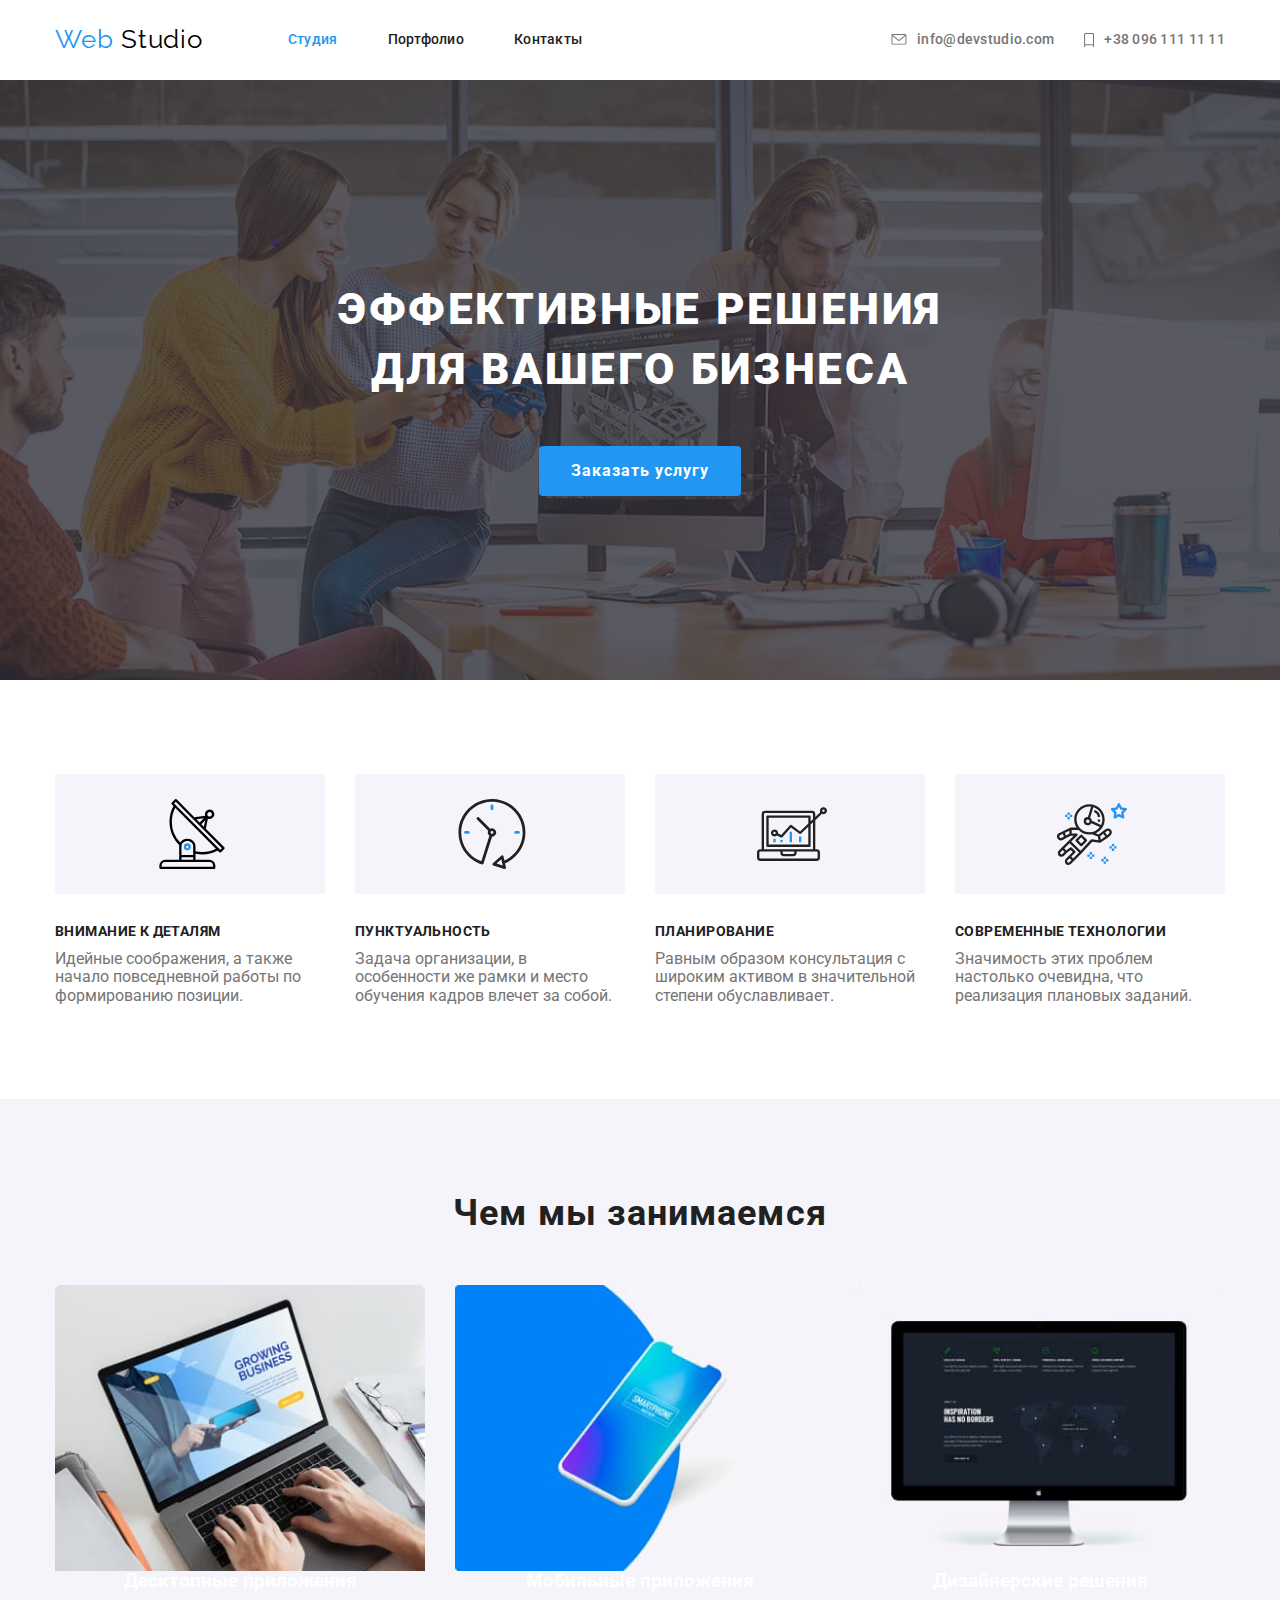
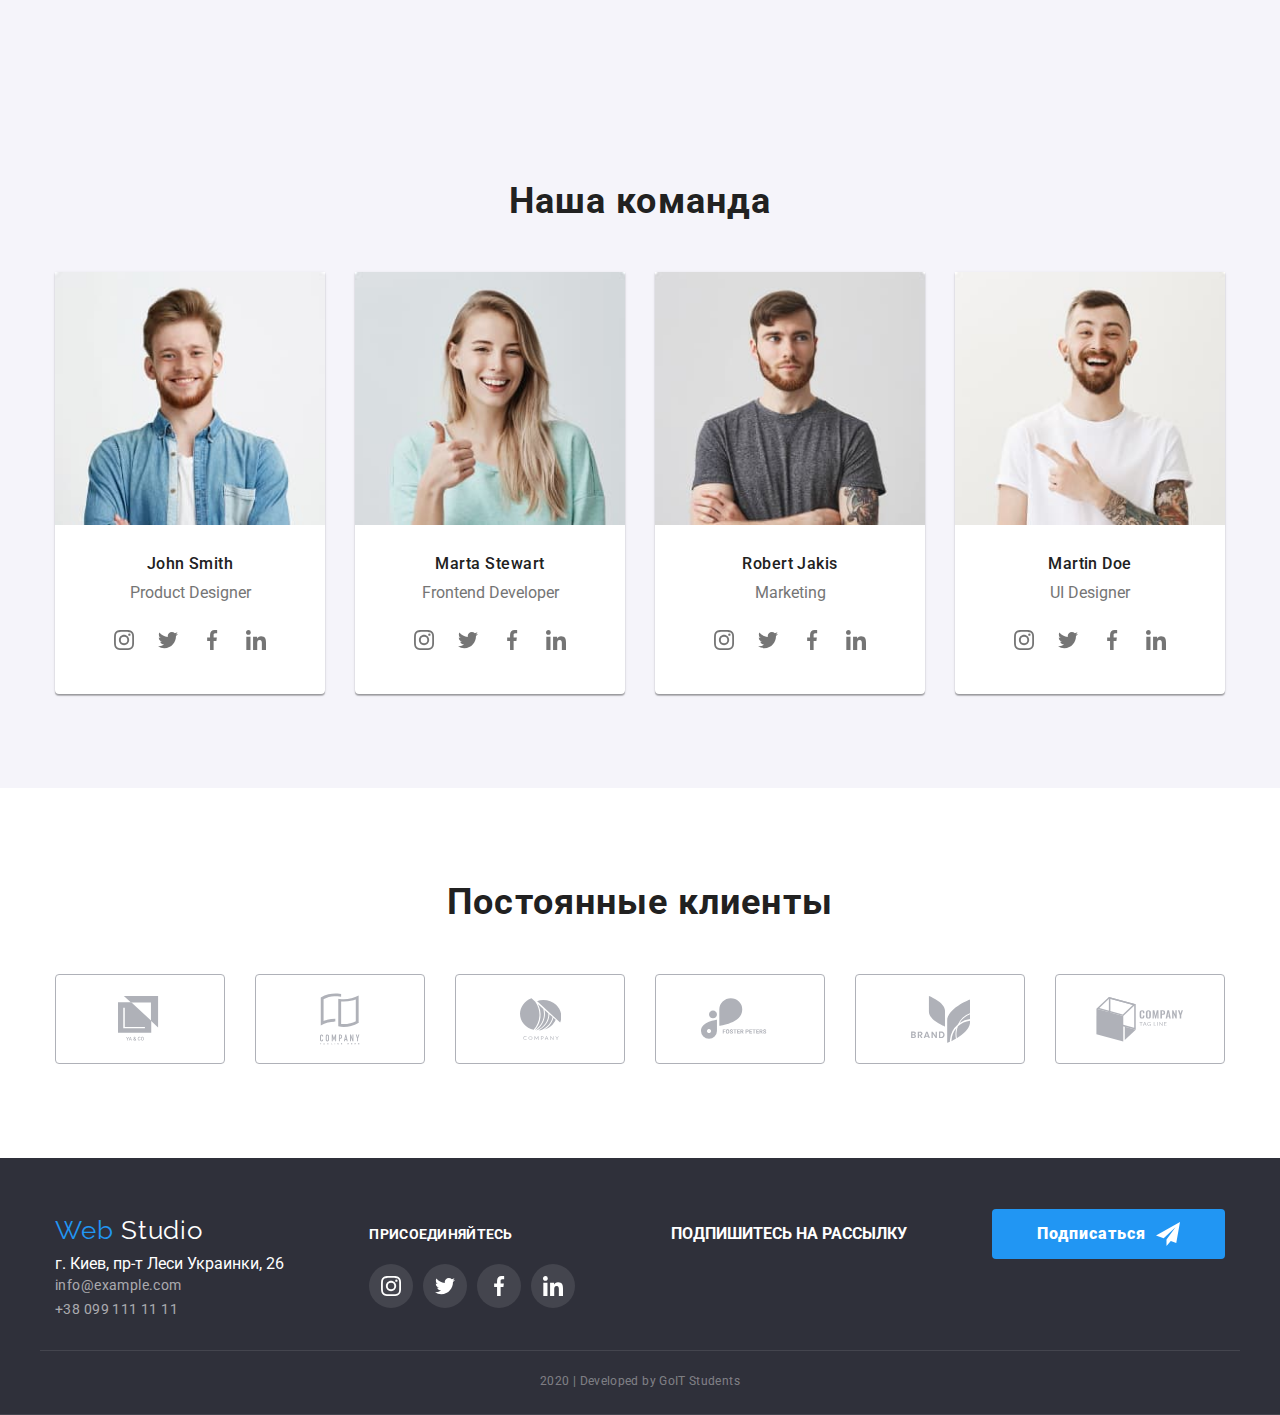
==== index.html @ bc23f322 "Добавляет файлы из предыдущего репозитория" ====
<!DOCTYPE html>
<html lang="ru">
  <head>
    <meta charset="UTF-8" />
    <meta name="viewport" content="width=device-width, initial-scale=1.0" />
    <title>Document</title>
    <link
      href="https://fonts.googleapis.com/css2?family=Raleway:wght@700&family=Roboto:wght@400;500;700;900&display=swap"
      rel="stylesheet"
    />
    <link
      rel="stylesheet"
      href="https://cdnjs.cloudflare.com/ajax/libs/modern-normalize/0.6.0/modern-normalize.min.css"
    />
    <link rel="stylesheet" href="./css/styles.css" />
    <link rel="stylesheet" href="./css/common.css" />
  </head>

  <body>
    <!-- Шапка сайта -->
    <header>
      <div class="container">
        <nav class="main-nav">
          <a href="./index.html" class="logo">
            <p class="logo-nav">Web <span class="logo-text">Studio</span></p>
          </a>

          <ul class="site-nav list">
            <li class="items">
              <a href="./index.html" class="link current">Студия</a>
            </li>
            <li class="items">
              <a href="./portfolio.html" class="link">Портфолио</a>
            </li>
            <li class="items"><a href="" class="link">Контакты</a></li>
          </ul>

          <div class="contact">
            <a href="mailto:info@devstudio.com" class="link">
              <svg class="contact-mail" width="16" height="11.2">
                <use href="./image/sprite.svg#icon-envelope"></use>
              </svg>
              info@devstudio.com
            </a>
            <a href="tel:+380961111111" class="link">
              <svg class="contact-phone" width="10" height="14.94">
                <use href="./image/sprite.svg#icon-phone"></use>
              </svg>
              +38 096 111 11 11</a
            >
          </div>
        </nav>
      </div>
    </header>

    <main>
      <!-- Герой -->
      <section class="hero">
        <h1 class="hero-title">
          Эффективные решения <br />
          для вашего бизнеса
        </h1>
        <a href="" class="button">Заказать услугу</a>
      </section>

      <section class="section">
        <div class="container">
          <h2 class="section-title visually-hidden">Преимущества</h2>
          <ul class="promo">
            <li class="center">
              <div class="center-fon">
                <svg width="70" height="70">
                  <use href="./image/sprite.svg#icon-vector1"></use>
                </svg>
              </div>

              <h3 class="section-subtitle">Внимание к деталям</h3>
              <p class="section-text">
                Идейные соображения, а также начало повседневной работы по
                формированию позиции.
              </p>
            </li>

            <li class="center">
              <div class="center-fon">
                <svg width="70" height="70">
                  <use href="./image/sprite.svg#icon-vector3"></use>
                </svg>
              </div>
              <h3 class="section-subtitle">Пунктуальность</h3>
              <p class="section-text">
                Задача организации, в особенности же рамки и место обучения
                кадров влечет за собой.
              </p>
            </li>

            <li class="center">
              <div class="center-fon">
                <svg width="70" height="70">
                  <use href="./image/sprite.svg#icon-vector2"></use>
                </svg>
              </div>
              <h3 class="section-subtitle">Планирование</h3>
              <p class="section-text">
                Равным образом консультация с широким активом в значительной
                степени обуславливает.
              </p>
            </li>

            <li class="center">
              <div class="center-fon">
                <svg width="70" height="70">
                  <use href="./image/sprite.svg#icon-vector4"></use>
                </svg>
              </div>
              <h3 class="section-subtitle">Современные технологии</h3>
              <p class="section-text">
                Значимость этих проблем настолько очевидна, что реализация
                плановых заданий.
              </p>
            </li>
          </ul>
        </div>
      </section>

      <section class="section-fon">
        <div class="container">
          <h2 class="section-title two">Чем мы занимаемся</h2>

          <ul class="work">
            <li class="work-two">
              <a href="">
                <img src="./image/business.jpg" alt="Ноутбук" width="370" />
              </a>
              <h3 class="section-lead">Десктопные приложения</h3>
            </li>

            <li class="work-two">
              <a href="">
                <img
                  src="./image/box.jpg"
                  alt="Мобильный телефон"
                  width="370"
                />
              </a>
              <h3 class="section-lead">Мобильные приложения</h3>
            </li>

            <li class="work-two">
              <a href="">
                <img src="./image/Borders.jpg" alt="Монитор" width="370" />
              </a>
              <h3 class="section-lead">Дизайнерские решения</h3>
            </li>
          </ul>
        </div>
      </section>

      <section class="section-fon">
        <div class="container">
          <h2 class="section-title two">Наша команда</h2>
          <ul class="team">
            <li class="member">
              <img class="img" src="./image/John.jpg" alt="Джон" width="270" />
              <h3 class="section-people">John Smith</h3>
              <p class="member-text">Product Designer</p>

              <ul class="soсial">
                <li>
                  <a
                    class="social-link"
                    href=""
                    aria-label="cсылка на Instagram"
                  >
                    <svg class="social-icon">
                      <use href="./image/sprite.svg#icon-instagram"></use>
                    </svg>
                  </a>
                </li>
                <li>
                  <a class="social-link" href="" aria-label="ссылка на Twitter">
                    <svg class="social-icon">
                      <use href="./image/sprite.svg#icon-twitter"></use>
                    </svg>
                  </a>
                </li>
                <li>
                  <a
                    class="social-link"
                    href=""
                    aria-label="ссылка на Facebook"
                  >
                    <svg class="social-icon">
                      <use href="./image/sprite.svg#icon-facebook"></use>
                    </svg>
                  </a>
                </li>
                <li>
                  <a
                    class="social-link"
                    href=""
                    aria-label="ссылка на LinkedIn"
                  >
                    <svg class="social-icon">
                      <use href="./image/sprite.svg#icon-linkedin"></use>
                    </svg>
                  </a>
                </li>
              </ul>
            </li>

            <li class="member">
              <img
                class="img"
                src="./image/Marta.jpg"
                alt="Марта"
                width="270"
              />
              <h3 class="section-people">Marta Stewart</h3>
              <p class="member-text">Frontend Developer</p>
              <ul class="soсial">
                <li>
                  <a
                    class="social-link"
                    href=""
                    aria-label="cсылка на Instagram"
                  >
                    <svg class="social-icon">
                      <use href="./image/sprite.svg#icon-instagram"></use>
                    </svg>
                  </a>
                </li>
                <li>
                  <a class="social-link" href="" aria-label="ссылка на Twitter">
                    <svg class="social-icon">
                      <use href="./image/sprite.svg#icon-twitter"></use>
                    </svg>
                  </a>
                </li>
                <li>
                  <a
                    class="social-link"
                    href=""
                    aria-label="ссылка на Facebook"
                  >
                    <svg class="social-icon">
                      <use href="./image/sprite.svg#icon-facebook"></use>
                    </svg>
                  </a>
                </li>
                <li>
                  <a
                    class="social-link"
                    href=""
                    aria-label="ссылка на linkedin"
                  >
                    <svg class="social-icon">
                      <use href="./image/sprite.svg#icon-linkedin"></use>
                    </svg>
                  </a>
                </li>
              </ul>
            </li>

            <li class="member">
              <img
                class="img"
                src="./image/Robert.jpg"
                alt="Роберт"
                width="270"
              />
              <h3 class="section-people">Robert Jakis</h3>
              <p class="member-text">Marketing</p>

              <ul class="soсial">
                <li>
                  <a
                    class="social-link"
                    href=""
                    aria-label="cсылка на Instagram"
                  >
                    <svg class="social-icon">
                      <use href="./image/sprite.svg#icon-instagram"></use>
                    </svg>
                  </a>
                </li>
                <li>
                  <a class="social-link" href="" aria-label="ссылка на Twitter">
                    <svg class="social-icon">
                      <use href="./image/sprite.svg#icon-twitter"></use>
                    </svg>
                  </a>
                </li>
                <li>
                  <a
                    class="social-link"
                    href=""
                    aria-label="ссылка на Facebook"
                  >
                    <svg class="social-icon">
                      <use href="./image/sprite.svg#icon-facebook"></use>
                    </svg>
                  </a>
                </li>
                <li>
                  <a
                    class="social-link"
                    href=""
                    aria-label="ссылка на LinkedIn"
                  >
                    <svg class="social-icon">
                      <use href="./image/sprite.svg#icon-linkedin"></use>
                    </svg>
                  </a>
                </li>
              </ul>
            </li>

            <li class="member">
              <img
                class="img"
                src="./image/Martin.jpg"
                alt="Мартин"
                width="270"
              />
              <h3 class="section-people">Martin Doe</h3>
              <p class="member-text">UI Designer</p>

              <ul class="soсial">
                <li>
                  <a
                    class="social-link"
                    href=""
                    aria-label="cсылка на Instagram"
                  >
                    <svg class="social-icon">
                      <use href="./image/sprite.svg#icon-instagram"></use>
                    </svg>
                  </a>
                </li>
                <li>
                  <a class="social-link" href="" aria-label="ссылка на Twitter">
                    <svg class="social-icon">
                      <use href="./image/sprite.svg#icon-twitter"></use>
                    </svg>
                  </a>
                </li>
                <li>
                  <a
                    class="social-link"
                    href=""
                    aria-label="ссылка на Facebook"
                  >
                    <svg class="social-icon">
                      <use href="./image/sprite.svg#icon-facebook"></use>
                    </svg>
                  </a>
                </li>
                <li>
                  <a
                    class="social-link"
                    href=""
                    aria-label="ссылка на LinkedIn"
                  >
                    <svg class="social-icon">
                      <use href="./image/sprite.svg#icon-linkedin"></use>
                    </svg>
                  </a>
                </li>
              </ul>
            </li>
          </ul>
        </div>
      </section>

      <section class="section">
        <div class="container">
          <h2 class="section-title three">Постоянные клиенты</h2>
          <ul class="logos">
            <li class="pic">
              <svg class="client" width="44" height="49">
                <use href="./image/sprite.svg#icon-logo1"></use>
              </svg>
            </li>
            <li class="pic">
              <svg class="client" width="40" height="52">
                <use href="./image/sprite.svg#icon-logo2"></use>
              </svg>
            </li>
            <li class="pic">
              <svg class="client" width="41" height="43">
                <use href="./image/sprite.svg#icon-logo3"></use>
              </svg>
            </li>
            <li class="pic">
              <svg class="client" width="78" height="42">
                <use href="./image/sprite.svg#icon-logo4"></use>
              </svg>
            </li>
            <li class="pic">
              <svg class="client" width="59" height="47">
                <use href="./image/sprite.svg#icon-logo5"></use>
              </svg>
            </li>
            <li class="pic">
              <svg class="client" width="88" height="45">
                <use href="./image/sprite.svg#icon-logo6"></use>
              </svg>
            </li>
          </ul>
        </div>
      </section>
    </main>

    <!-- Футер -->
    <footer class="footer">
      <div class="container page-footer">
        <div class="footer-address">
          <a href="./index.html" class="logo">
            <p class="logo-nav two">
              Web <span class="logo-text-footer">Studio</span>
            </p>
          </a>
          <address class="address-primary">
            г. Киев, пр-т Леси Украинки, 26
          </address>
          <address class="address-secondary">
            info@example.com <br />
            +38 099 111 11 11
          </address>
        </div>

        <div class="footer-link">
          <p class="footer-end link">
            <b class="end">ПРИСОЕДИНЯЙТЕСЬ</b>
          </p>

          <ul class="inline">
            <li>
              <a class="inline-link" href="" aria-label="cсылка на Instagram">
                <svg class="inline-icon">
                  <use href="./image/sprite.svg#icon-instagram"></use>
                </svg>
              </a>
            </li>
            <li>
              <a class="inline-link" href="" aria-label="ссылка на Twitter">
                <svg class="inline-icon">
                  <use href="./image/sprite.svg#icon-twitter"></use>
                </svg>
              </a>
            </li>
            <li>
              <a class="inline-link" href="" aria-label="ссылка на Facebook">
                <svg class="inline-icon">
                  <use href="./image/sprite.svg#icon-facebook"></use>
                </svg>
              </a>
            </li>
            <li>
              <a class="inline-link" href="" aria-label="ссылка на LinkedIn">
                <svg class="inline-icon">
                  <use href="./image/sprite.svg#icon-linkedin"></use>
                </svg>
              </a>
            </li>
          </ul>
        </div>

        <div class="footer-button">
          <p class="footer-end">
            <b class="end">ПОДПИШИТЕСЬ НА РАССЫЛКУ </b>
          </p>
        </div>

        <div>
          <a href="" class="button two"> Подписаться</a>
        </div>
      </div>

      <div>
        <p class="copyrigth">2020 | Developed by GoIT Students</p>
      </div>
      <!-- </div> -->
    </footer>
  </body>
</html>
---- css/styles.css ----
/* Герой */
.hero {
  text-align: center;
  justify-content: center;
  padding: 200px 0;
}
.hero {
  max-width: 1600px;
  height: 600px;
  background-image: linear-gradient(
      rgba(47, 48, 58, 0.8),
      rgba(47, 48, 58, 0.8)
    ),
    url(../image/hero.jpg);

  background-position: center;
  background-repeat: no-repeat;
  background-size: cover;
}
.hero-title {
  margin-top: 0;
  margin-bottom: 46px;

  font-weight: 900;
  font-size: 44px;
  line-height: 1.36;
  letter-spacing: 0.06em;
  text-transform: uppercase;

  color: var(--accent-white);
}
/* Button */
.button {
  display: inline-block;
  border-radius: 4px;
  padding: 10px 32px;
  min-width: 136px;
  text-align: center;

  background-color: var(--accent-text-color);
  color: var(--accent-white);
  font-family: inherit;
  text-decoration: none;
  font-weight: 700;
  font-size: 16px;
  line-height: 1.87;
  letter-spacing: 0.06em;
}

/* Sections */
ul {
  list-style: none;
  margin: 0;
  padding: 0;
}

.section {
  padding: 94px 0;
}

.promo {
  display: inline-flex;
}
.promo .center + .center {
  margin-left: 30px;
}

.center-fon {
  width: 270px;
  height: 120px;
  margin: 0;
  margin-bottom: 30px;
  padding: 25px 102px;

  background-color: var(--background-color);
  border-radius: 4px;
}

.section-fon {
  padding: 94px 0;
}
.section-title,
.section-subtitle,
.section-people {
  color: var(--title-text-color);
}
.section-lead {
  color: var(--accent-white);
}
.section-title {
  margin: 0;
  font-weight: 700;
  font-size: 36px;
  line-height: 1.16;
  text-align: center;
  letter-spacing: 0.03em;
}

.section-text {
  margin: 0;
}
.section-lead {
  margin: 0;
}

.section-subtitle,
.section-lead .end {
  font-weight: 700;
  font-size: 14px;
  line-height: 1.14;
  letter-spacing: 0.03em;
  text-transform: uppercase;
}
.section-lead {
  text-align: center;
}

.section-subtitle {
  margin-top: 0;
  margin-bottom: 10px;
}
.section-title.two {
  margin-top: 0;
  margin-bottom: 50px;
}
.work {
  display: flex;
}
.work-two {
  width: 370px;
}
.work .work-two + .work-two {
  margin-left: 30px;
}
.section-people {
  margin-top: 0;
  margin-bottom: 10px;
  text-align: center;
  font-weight: 500;
  font-size: 16px;
  line-height: 1.18;
  letter-spacing: 0.03em;
}

.section-fon p {
  margin-top: 0;
  margin-bottom: 16px;
}

.section-fon {
  background-color: var(--background-color);
}
.team {
  display: flex;
}
.team .member + .member {
  margin-left: 30px;
}
.member {
  width: 270px;
  height: 422px;
  background-color: var(--accent-white);

  box-shadow: 0px 2px 1px rgba(0, 0, 0, 0.2), 0px 1px 1px rgba(0, 0, 0, 0.14),
    0px 1px 3px rgba(0, 0, 0, 0.12);
  border-bottom-left-radius: 4px;
  border-bottom-right-radius: 4px;
}
.img {
  margin-top: 0px;
  margin-bottom: 30px;
}
.member-text {
  text-align: center;
}

.soсial {
  display: flex;
  justify-content: center;
}

.social-link {
  display: inline-flex;
  justify-content: center;
  align-items: center;
  width: 44px;
  height: 44px;
  border-radius: 50%;

  fill: var(--primary-text-color);
}
.social-icon {
  width: 20px;
  height: 20px;
}
.social-link:hover {
  background-color: var(--accent-text-color);
  fill: var(--accent-white);
}

/* Clients */
.section-title.three {
  margin-bottom: 50px;
}
.logos {
  display: inline-flex;
}

.pic {
  display: flex;
  justify-content: center;
  align-items: center;
  width: 170px;
  height: 90px;
  border-radius: 4px;
  border: 1px solid var(--color-client-icon);
  fill: var(--color-client-icon);
}

.logos .pic + .pic {
  margin-left: 30px;
}

.pic:hover {
  fill: var(--accent-text-color);
  border: 1px solid var(--accent-text-color);
}
---- css/common.css ----
:root {
  --primary-text-color: #757575;
  --title-text-color: #212121;
  --accent-text-color: #2196f3;
  --accent-white: #ffffff;
  --background-color: #f5f4fa;
  --color-client-icon: #afb1b8;
}

/* Цвет основного текста #757575 */
/* Цвет вторичного текста #212121 */
/* белый #FFFFFF */
/* голубой акцент  #2196F3 */
/* Футер Цвет адреса rgba(255, 255, 255, 0.6) */
/* Футер ссылки соц сетей background: #AFB1B8 */
/* Футер корирайт rgba(255, 255, 255, 0.4) */
/* фон вторичный background: #F5F4FA */
/* фон header background: #FFFFFF;
/* фон footer background: #2F303A; */

html {
  box-sizing: border-box;
}
*,
*::before,
*::after {
  box-sizing: inherit;
}

body {
  background-color: var(--accent-white);
  color: var(--primary-text-color);
  text-decoration: none;
  font-family: Roboto, sans-serif;
}
img {
  display: block;
  max-width: 100%;
  height: auto;
}
.visually-hidden {
  position: absolute;
  width: 1px;
  height: 1px;
  margin: -1px;
  border: 0;
  padding: 0;
  clip: rect(0 0 0 0);
  overflow: hidden;
}
/* Logo */

.logo {
  color: var(--accent-text-color);

  font-family: Raleway;
  font-size: 26px;
  line-height: 1.2px;
  letter-spacing: 0.03em;
}

.logo-nav {
  display: inline-block;
  padding-top: 24px;
  padding-bottom: 24px;
  margin: 0;
  margin-right: 85px;
}

.logo-text {
  color: #000000;
}
/* site nav */

.container {
  margin-left: auto;
  margin-right: auto;
  width: 1200px;
  padding-left: 15px;
  padding-right: 15px;
}
.link {
  text-decoration: none;
  font-weight: 500;
  font-size: 14px;
  line-height: 1.14;
  letter-spacing: 0.02em;
}

.site-nav {
  display: flex;
  margin-left: 80px;
}

.list {
  list-style: none;
  margin: 0;
  padding: 0;
}

/* .site-nav .items + .items {
  margin-left: 50px;
} */
.site-nav .items:not(:last-child) {
  margin-right: 50px;
}
.site-nav .link {
  display: block;
  padding-top: 32px;
  padding-bottom: 32px;
  color: var(--title-text-color);
}
.site-nav .link:hover,
.site-nav .link:focus {
  color: var(--accent-text-color);
}
.site-nav .link.current {
  color: var(--accent-text-color);
}
.main-nav {
  display: flex;
  align-items: center;
}
ul .site-nav,
.contact {
  font-weight: 500;
  font-size: 14px;
  line-height: 1.14;
  letter-spacing: 0.02em;
}
.contact .link,
.social .link {
  color: var(--primary-text-color);
}
.contact {
  margin-left: auto;
  display: inline-flex;
}
.contact .link + .link {
  margin-left: 30px;
}
.contact .link {
  display: inline-flex;
  align-items: center;
  padding-top: 32px;
  padding-bottom: 32px;
}
.contact .link:hover,
.contact .link:focus {
  color: var(--accent-text-color);
}

.contact-mail,
.contact-phone {
  margin-right: 10px;
  fill: currentcolor;
}

.contact-mail:hover,
.contact-phone:hover {
  fill: var(--accent-text-color);
}

/* Footer */
.footer {
  border-bottom: 1px solid rgba(255, 255, 255, 0.1);
  background-color: #2f303a;
  color: var(--accent-white);
}
.page-footer {
  display: flex;
  justify-content: space-between;
  align-items: baseline;
  padding-top: 48px;
  padding-bottom: 28px;

  border-bottom: 1px solid rgba(255, 255, 255, 0.1);
}

.logo-text-footer {
  color: var(--accent-white);
}
.two {
  margin-right: 0;
}

.footer .address {
  font-style: normal;
  font-weight: 400;
  font-size: 14px;
  line-height: 1.71;
  letter-spacing: 0.03em;
}
.address-primary {
  font-style: normal;
}
.address-secondary {
  color: rgba(255, 255, 255, 0.6);

  font-style: normal;
  font-weight: 400;
  font-size: 14px;
  line-height: 1.71;
  letter-spacing: 0.03em;
}
.footer-link {
  display: inline-block;
}
.footer-end {
  margin-top: 0;
  margin-bottom: 21px;
}
.inline {
  display: inline-flex;
}
.inline-link {
  display: flex;
  justify-content: center;
  align-items: center;
  width: 44px;
  height: 44px;
  background-color: rgba(255, 255, 255, 0.1);
  border-radius: 50%;
}

.inline-link:not(last-child) {
  margin-right: 10px;
}

.inline-link:hover {
  background-color: var(--accent-text-color);
}
.inline-icon {
  width: 20px;
  height: 20px;
  fill: var(--accent-white);
}
/* Button */
.button.two {
  display: inline-flex;
  align-items: center;
  font-weight: 900;
  padding: 10px 45px;
}

.button.two::after {
  content: "";
  width: 24px;
  height: 24px;
  margin-left: 10px;
  background-image: url(../image/iconsend.svg);
}

.copyrigth {
  display: block;
  margin: 0;
  padding-top: 18px;
  padding-bottom: 21px;
  justify-content: center;

  color: rgba(255, 255, 255, 0.4);

  font-weight: normal;
  font-size: 12px;
  line-height: 2;
  text-align: center;
  letter-spacing: 0.03em;
}
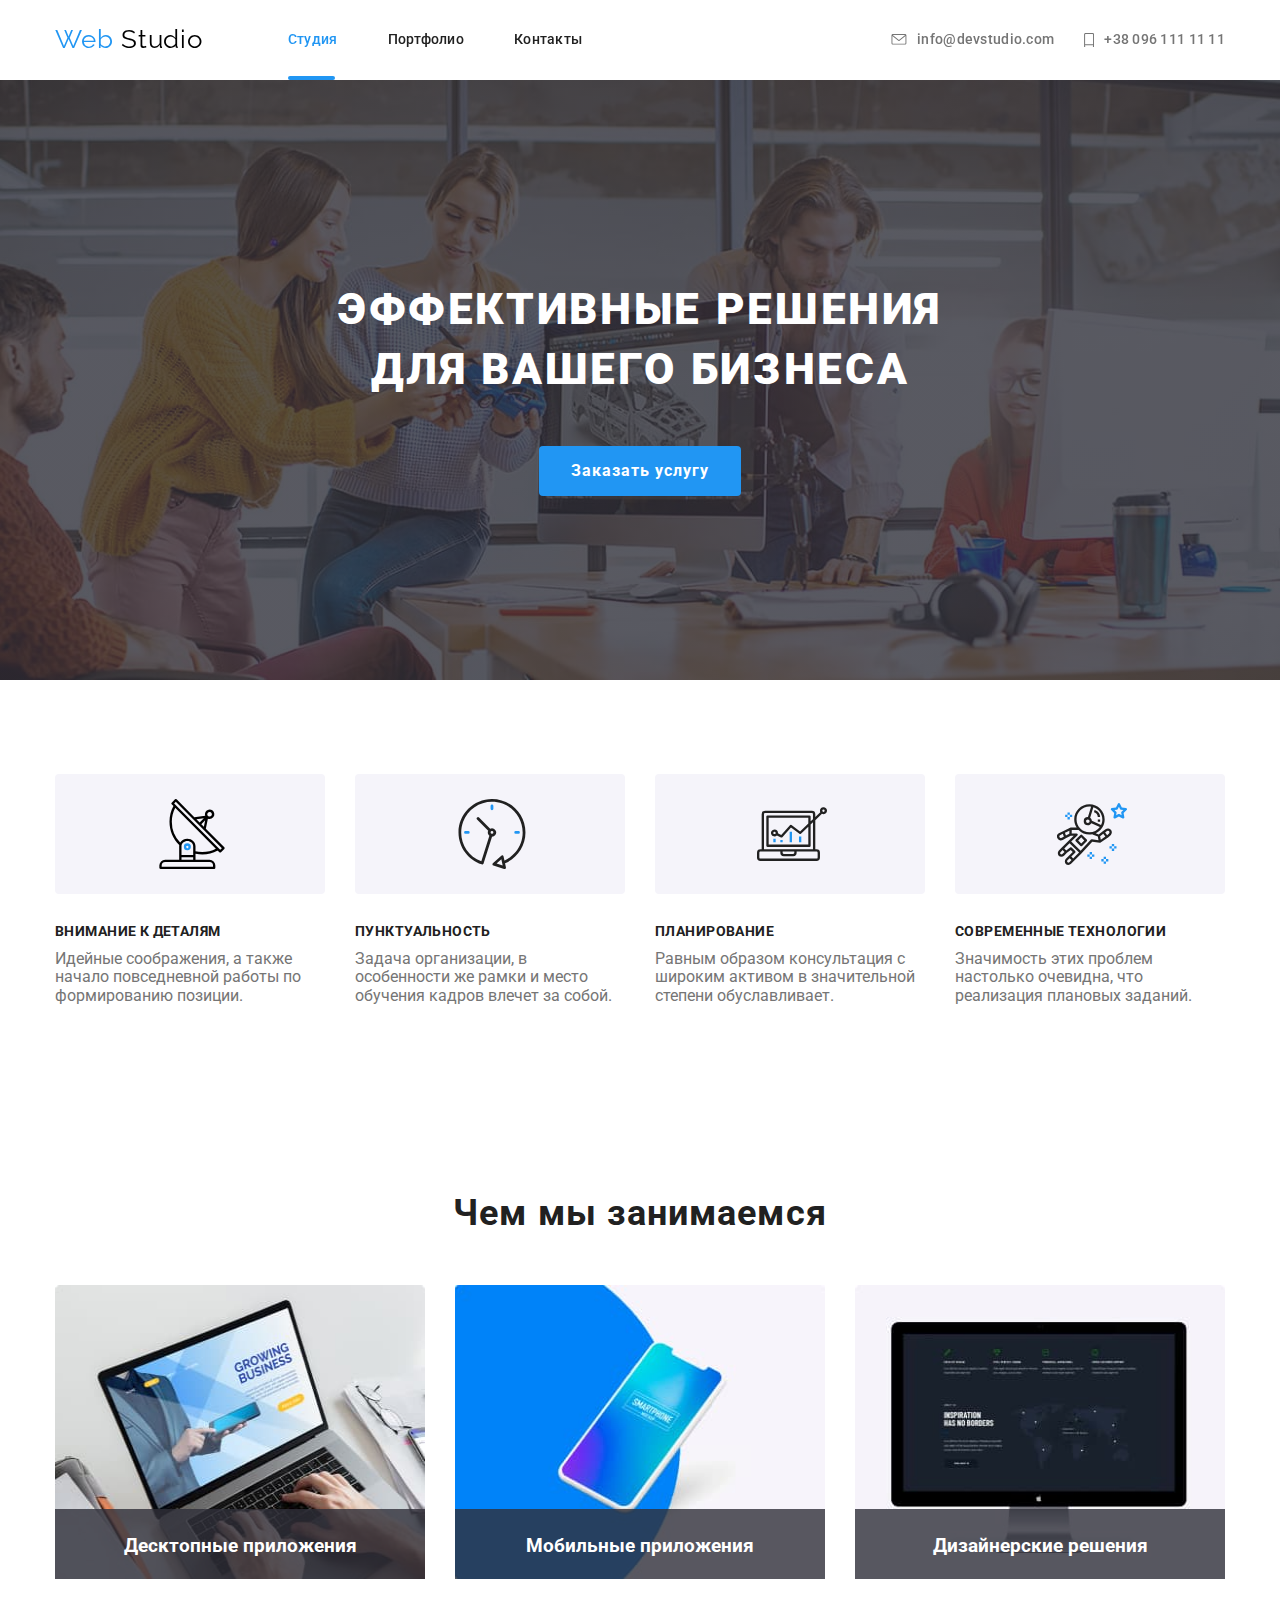
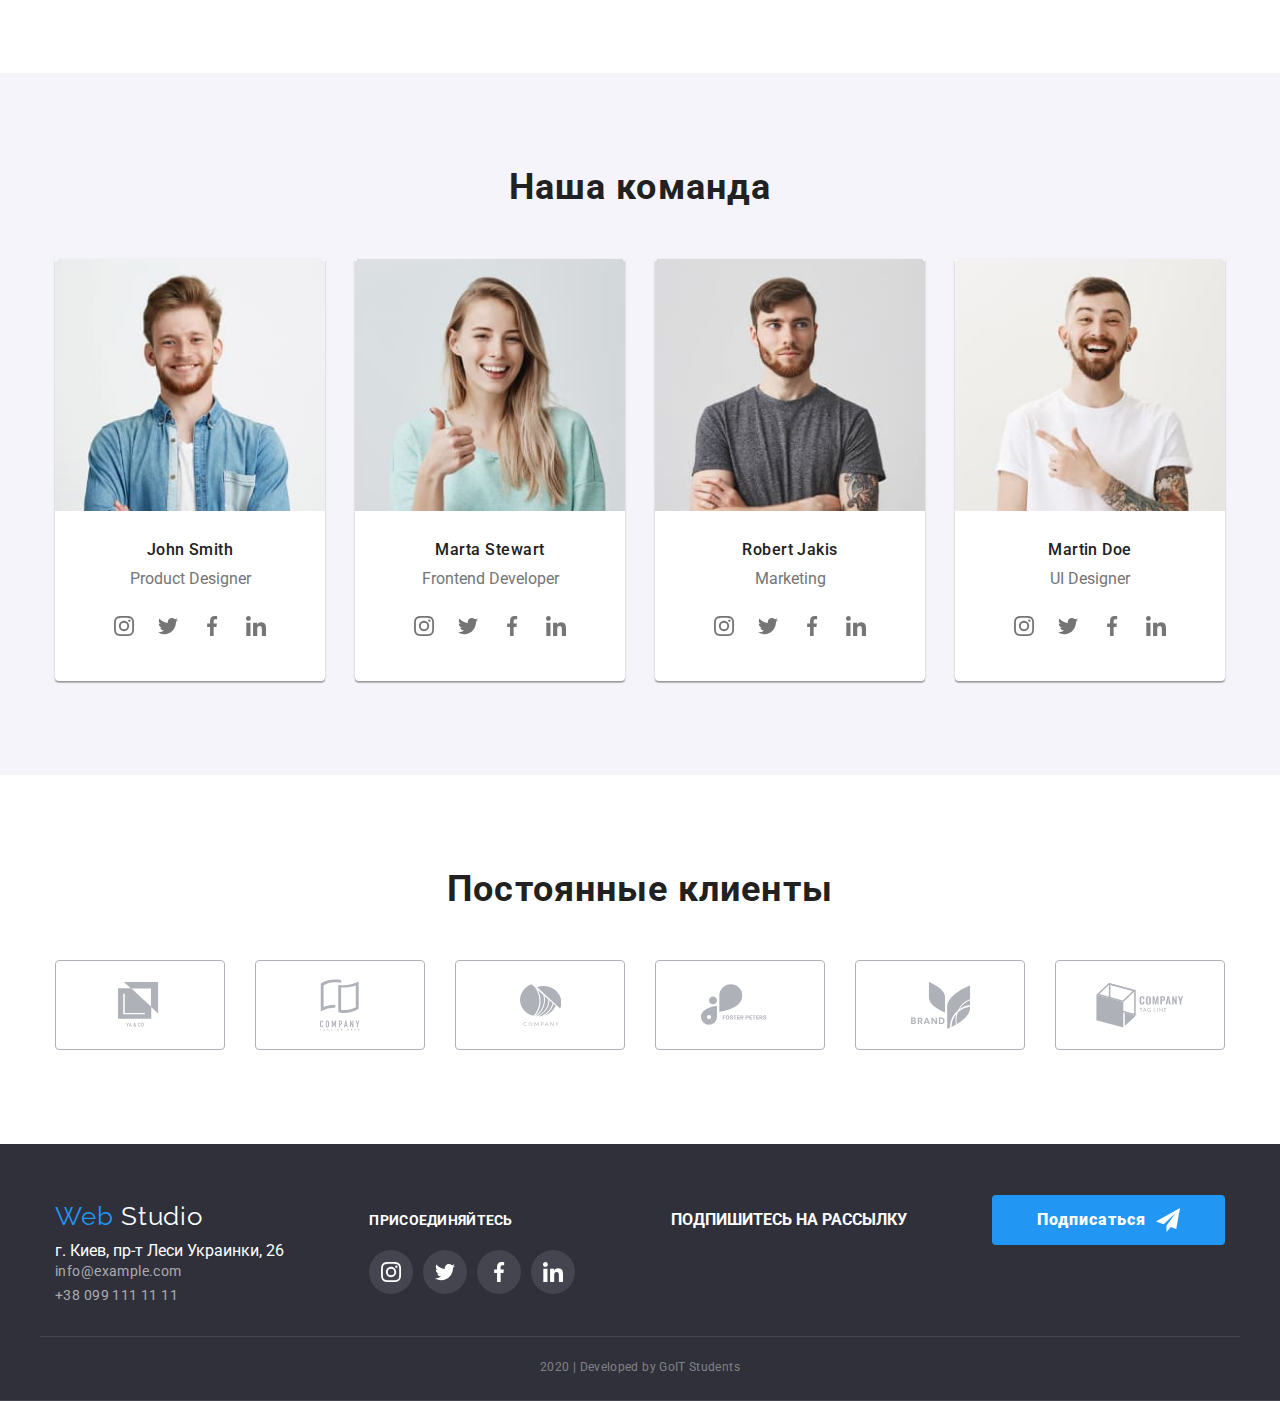
==== commit ef37d90a: "Добавляет позиционирование и анимации" ====
--- a/index.html
+++ b/index.html
@@ -18,7 +18,7 @@
 
   <body>
     <!-- Шапка сайта -->
-    <header>
+    <header class="page-header">
       <div class="container">
         <nav class="main-nav">
           <a href="./index.html" class="logo">
@@ -27,12 +27,14 @@
 
           <ul class="site-nav list">
             <li class="items">
-              <a href="./index.html" class="link current">Студия</a>
+              <a href="./index.html" class="link current border">Студия</a>
             </li>
             <li class="items">
               <a href="./portfolio.html" class="link">Портфолио</a>
             </li>
-            <li class="items"><a href="" class="link">Контакты</a></li>
+            <li class="items">
+              <a href="" class="link">Контакты</a>
+            </li>
           </ul>
 
           <div class="contact">
@@ -123,14 +125,19 @@
         </div>
       </section>
 
-      <section class="section-fon">
+      <section class="section">
         <div class="container">
           <h2 class="section-title two">Чем мы занимаемся</h2>
 
           <ul class="work">
             <li class="work-two">
               <a href="">
-                <img src="./image/business.jpg" alt="Ноутбук" width="370" />
+                <img
+                  src="./image/business.jpg"
+                  alt="Ноутбук"
+                  width="370"
+                  height="294"
+                />
               </a>
               <h3 class="section-lead">Десктопные приложения</h3>
             </li>
@@ -141,6 +148,7 @@
                   src="./image/box.jpg"
                   alt="Мобильный телефон"
                   width="370"
+                  height="294"
                 />
               </a>
               <h3 class="section-lead">Мобильные приложения</h3>
@@ -148,7 +156,12 @@
 
             <li class="work-two">
               <a href="">
-                <img src="./image/Borders.jpg" alt="Монитор" width="370" />
+                <img
+                  src="./image/Borders.jpg"
+                  alt="Монитор"
+                  width="370"
+                  height="294"
+                />
               </a>
               <h3 class="section-lead">Дизайнерские решения</h3>
             </li>
@@ -481,7 +494,13 @@
       <div>
         <p class="copyrigth">2020 | Developed by GoIT Students</p>
       </div>
-      <!-- </div> -->
     </footer>
+    <script>
+      const { height: pageHeaderHeight } = document
+        .querySelector(".page-header")
+        .getBoundingClientRect();
+
+      document.body.style.paddingTop = `${pageHeaderHeight}px`;
+    </script>
   </body>
 </html>
--- a/css/styles.css
+++ b/css/styles.css
@@ -1,4 +1,5 @@
 /* Герой */
+
 .hero {
   text-align: center;
   justify-content: center;
@@ -85,7 +86,17 @@
   color: var(--title-text-color);
 }
 .section-lead {
+  position: absolute;
+  bottom: 0;
+  width: 100%;
+  height: 70px;
+  padding-top: 27px;
+  padding-bottom: 27px;
+
+  text-align: center;
+
   color: var(--accent-white);
+  background-color: rgba(47, 48, 58, 0.8);
 }
 .section-title {
   margin: 0;
@@ -96,9 +107,7 @@
   letter-spacing: 0.03em;
 }
 
-.section-text {
-  margin: 0;
-}
+.section-text,
 .section-lead {
   margin: 0;
 }
@@ -111,9 +120,6 @@
   letter-spacing: 0.03em;
   text-transform: uppercase;
 }
-.section-lead {
-  text-align: center;
-}
 
 .section-subtitle {
   margin-top: 0;
@@ -128,6 +134,8 @@
 }
 .work-two {
   width: 370px;
+  height: 294px;
+  position: relative;
 }
 .work .work-two + .work-two {
   margin-left: 30px;
@@ -193,9 +201,11 @@
   width: 20px;
   height: 20px;
 }
-.social-link:hover {
+.social-link:hover,
+.social-link:focus {
   background-color: var(--accent-text-color);
   fill: var(--accent-white);
+  transition: 250ms cubic-bezier(0.4, 0, 0.2, 1);
 }
 
 /* Clients */
@@ -224,4 +234,5 @@
 .pic:hover {
   fill: var(--accent-text-color);
   border: 1px solid var(--accent-text-color);
-}
+  transition: 250ms cubic-bezier(0.4, 0, 0.2, 1);
+}
--- a/css/common.css
+++ b/css/common.css
@@ -36,7 +36,6 @@
 img {
   display: block;
   max-width: 100%;
-  height: auto;
 }
 .visually-hidden {
   position: absolute;
@@ -49,6 +48,14 @@
   overflow: hidden;
 }
 /* Logo */
+.page-header {
+  position: fixed;
+  width: 100%;
+  min-height: 80px;
+  top: 0;
+  left: 0;
+  z-index: 10;
+}
 
 .logo {
   color: var(--accent-text-color);
@@ -113,6 +120,7 @@
 .site-nav .link:hover,
 .site-nav .link:focus {
   color: var(--accent-text-color);
+  transition: 250ms cubic-bezier(0.4, 0, 0.2, 1);
 }
 .site-nav .link.current {
   color: var(--accent-text-color);
@@ -120,6 +128,36 @@
 .main-nav {
   display: flex;
   align-items: center;
+}
+.border {
+  position: relative;
+  cursor: pointer;
+}
+.border::after {
+  position: absolute;
+  content: "";
+  display: block;
+  align-items: center;
+  margin-right: 0;
+  width: 47px;
+  bottom: 0;
+
+  border-bottom: 4px solid var(--accent-text-color);
+  border-radius: 2px;
+}
+.border-two {
+  position: relative;
+  cursor: pointer;
+}
+.border-two::after {
+  position: absolute;
+  content: "";
+  display: block;
+  width: 77px;
+  bottom: 0;
+
+  border-bottom: 4px solid var(--accent-text-color);
+  border-radius: 2px;
 }
 ul .site-nav,
 .contact {
@@ -148,6 +186,7 @@
 .contact .link:hover,
 .contact .link:focus {
   color: var(--accent-text-color);
+  transition: 250ms cubic-bezier(0.4, 0, 0.2, 1);
 }
 
 .contact-mail,
@@ -159,6 +198,7 @@
 .contact-mail:hover,
 .contact-phone:hover {
   fill: var(--accent-text-color);
+  transition: 250ms cubic-bezier(0.4, 0, 0.2, 1);
 }
 
 /* Footer */
@@ -227,8 +267,10 @@
   margin-right: 10px;
 }
 
-.inline-link:hover {
+.inline-link:hover,
+.inline-link:focus {
   background-color: var(--accent-text-color);
+  transition: 250ms cubic-bezier(0.4, 0, 0.2, 1);
 }
 .inline-icon {
   width: 20px;
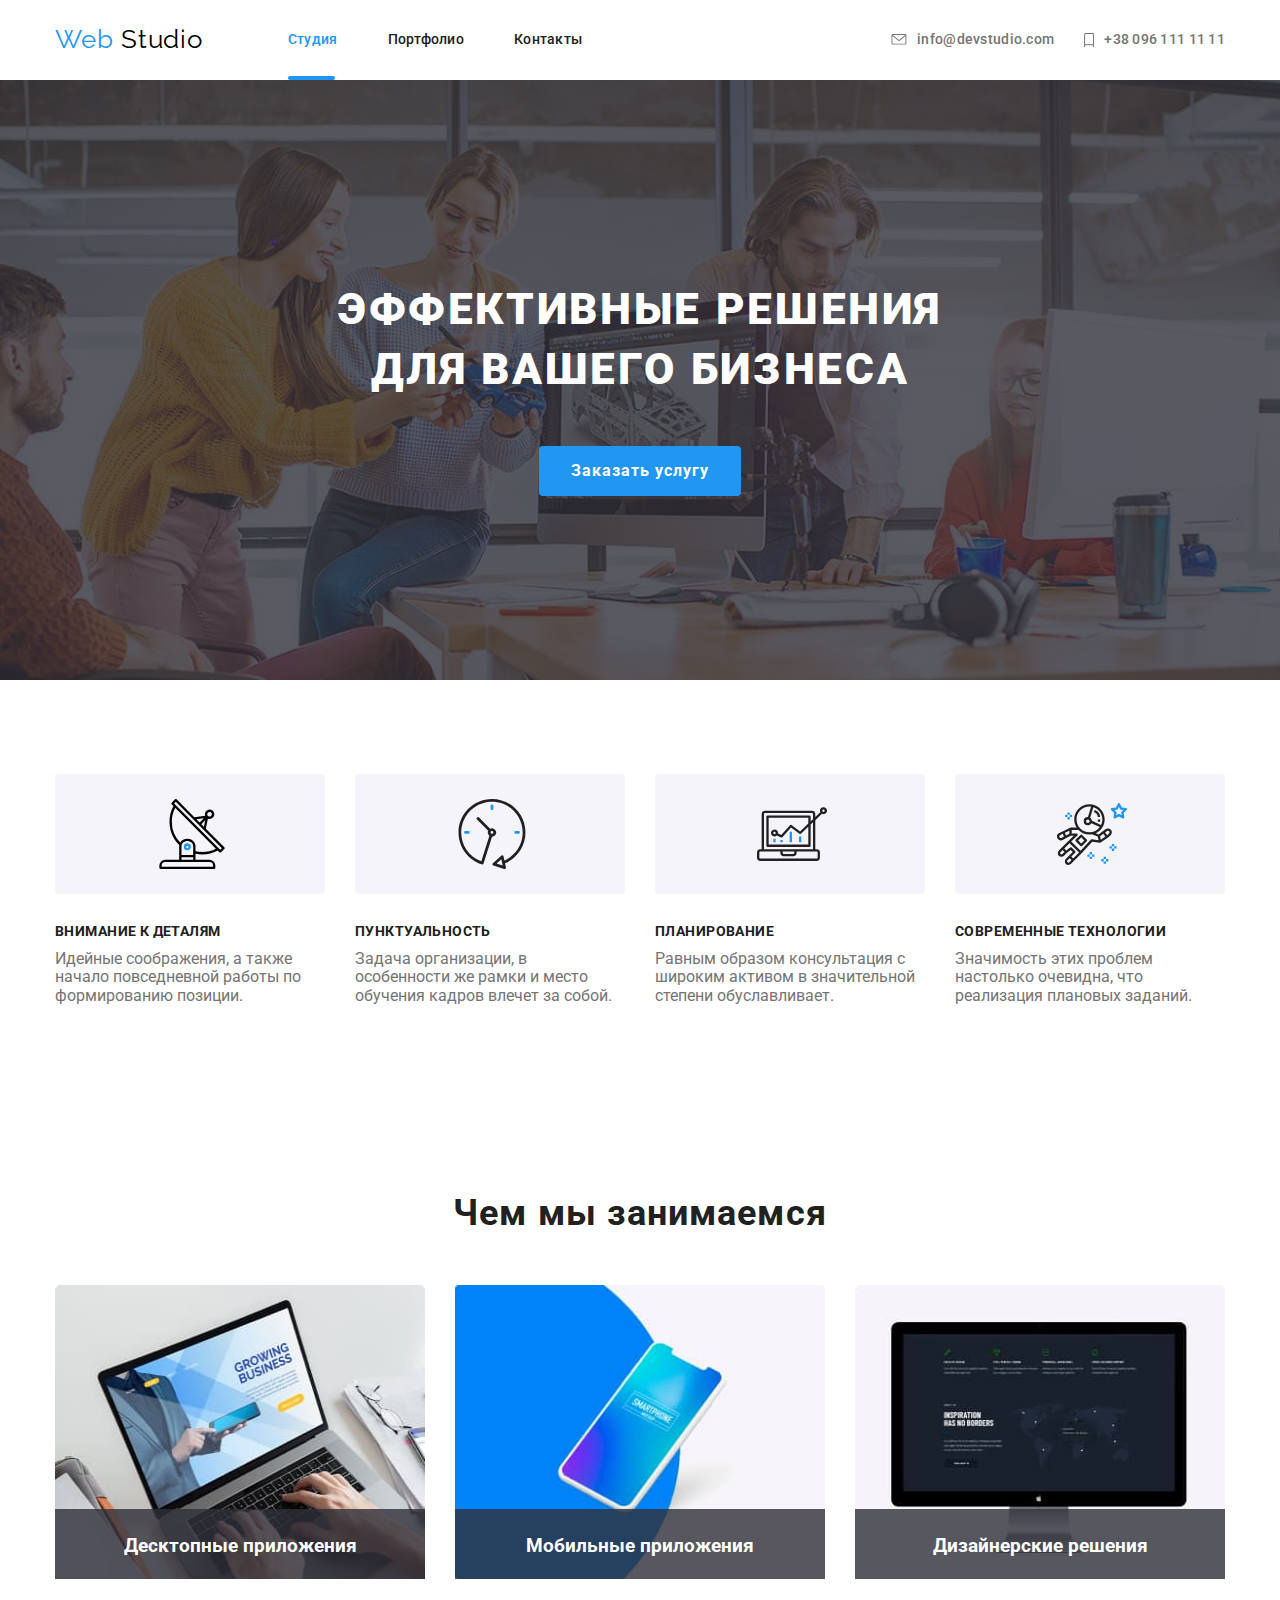
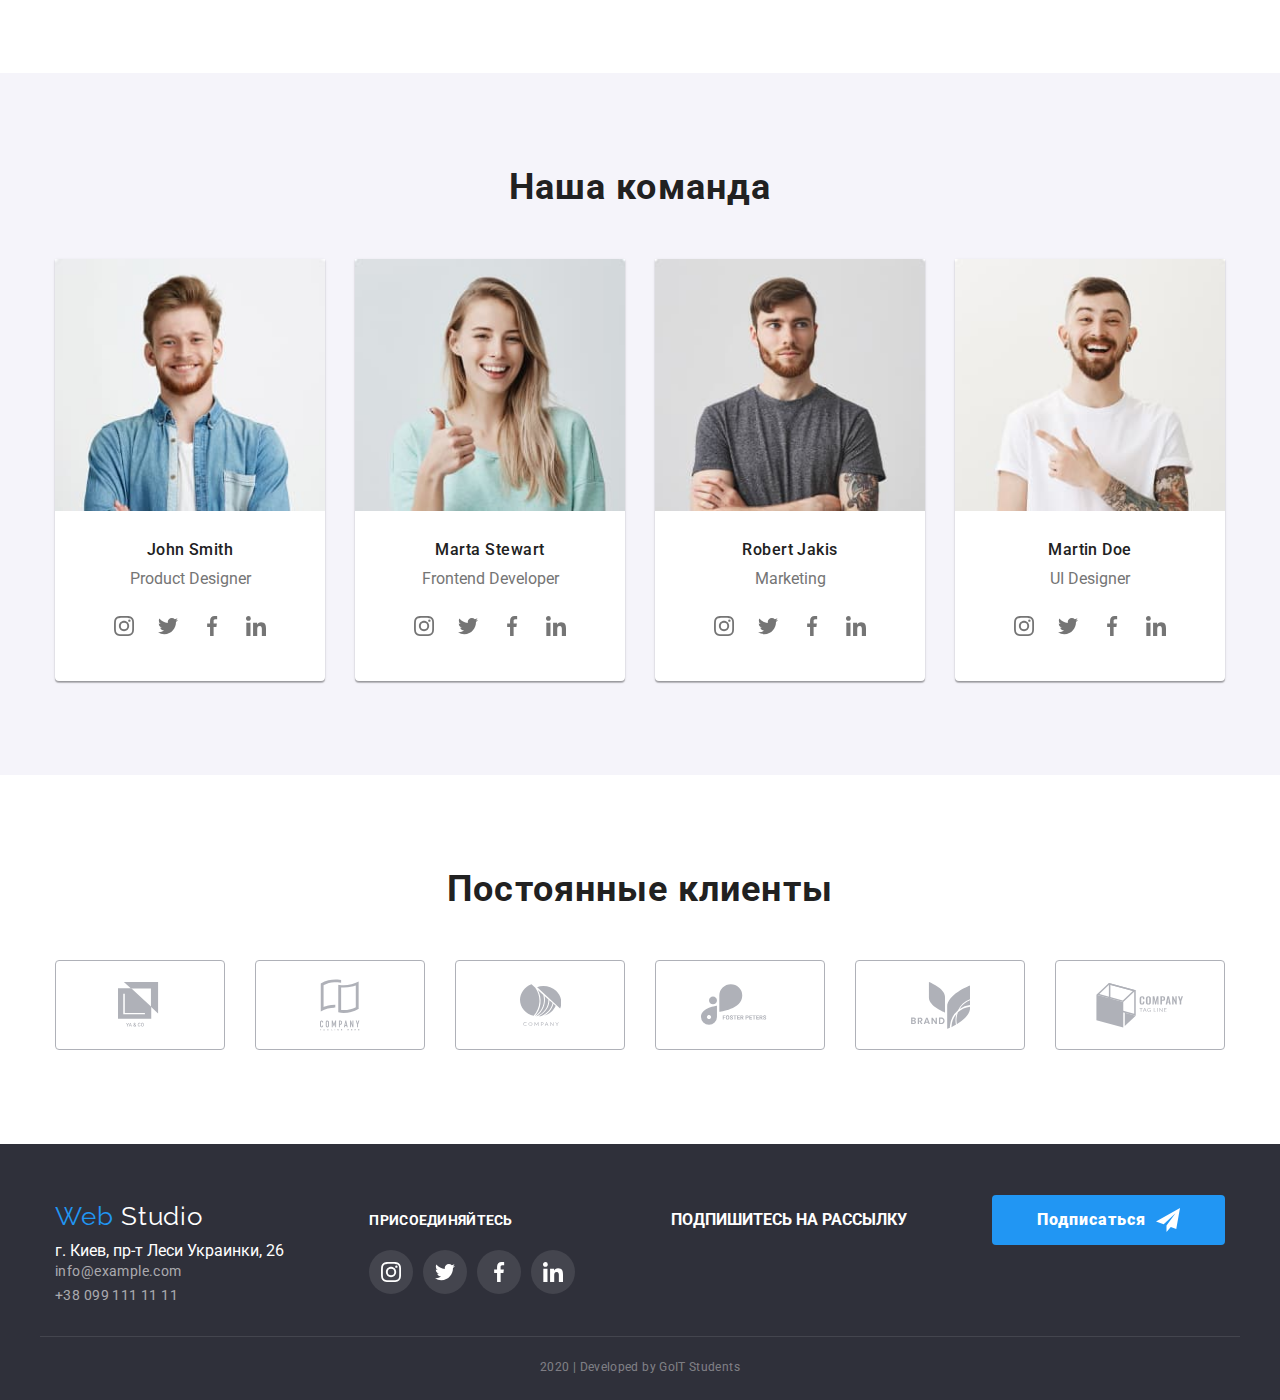
==== commit 8014e5a8: "исправляет ошибки, удаляет фиксированный header" ====
--- a/index.html
+++ b/index.html
@@ -18,7 +18,7 @@
 
   <body>
     <!-- Шапка сайта -->
-    <header class="page-header">
+    <header>
       <div class="container">
         <nav class="main-nav">
           <a href="./index.html" class="logo">
@@ -495,12 +495,5 @@
         <p class="copyrigth">2020 | Developed by GoIT Students</p>
       </div>
     </footer>
-    <script>
-      const { height: pageHeaderHeight } = document
-        .querySelector(".page-header")
-        .getBoundingClientRect();
-
-      document.body.style.paddingTop = `${pageHeaderHeight}px`;
-    </script>
   </body>
 </html>
--- a/css/common.css
+++ b/css/common.css
@@ -48,14 +48,6 @@
   overflow: hidden;
 }
 /* Logo */
-.page-header {
-  position: fixed;
-  width: 100%;
-  min-height: 80px;
-  top: 0;
-  left: 0;
-  z-index: 10;
-}
 
 .logo {
   color: var(--accent-text-color);
@@ -203,7 +195,6 @@
 
 /* Footer */
 .footer {
-  border-bottom: 1px solid rgba(255, 255, 255, 0.1);
   background-color: #2f303a;
   color: var(--accent-white);
 }
